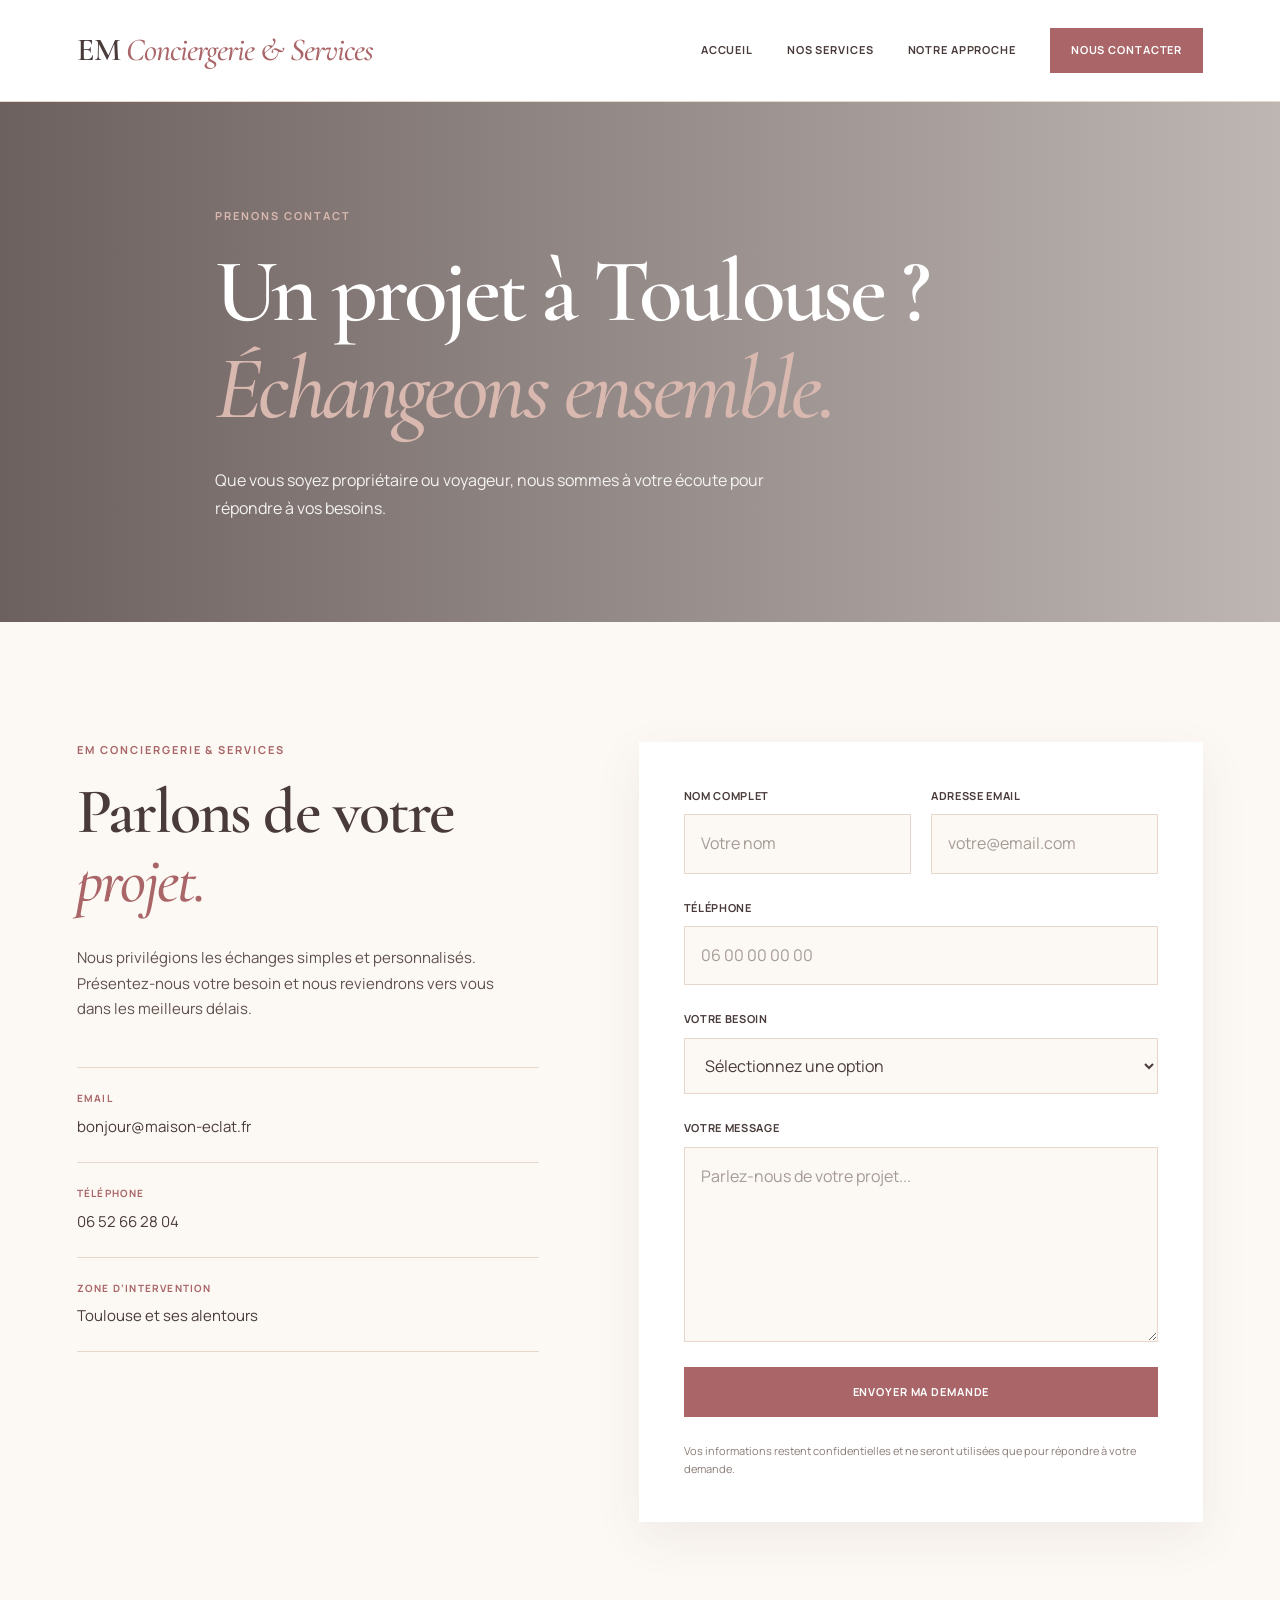
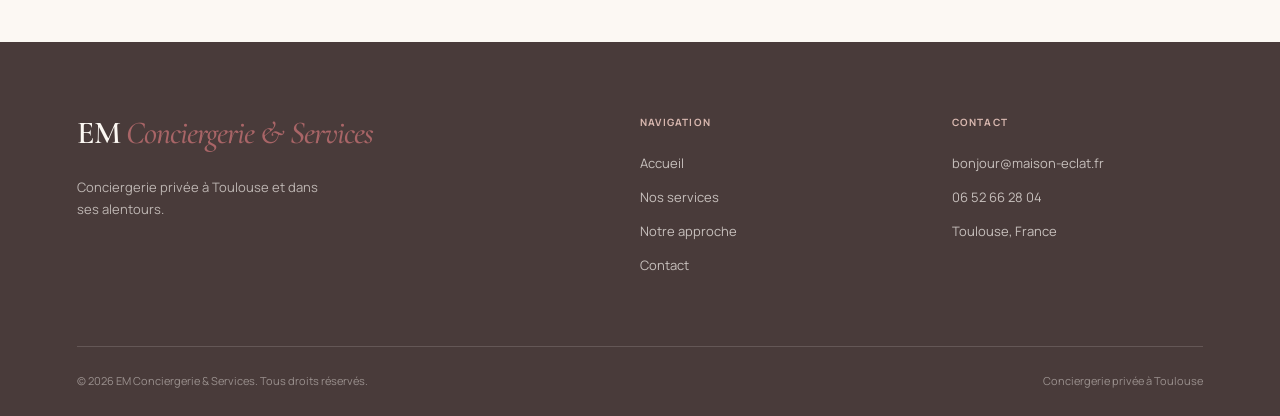
==== contact.html @ eacdc38e "premier commit" ====
<!DOCTYPE html>
<html lang="fr">
<head>
  <meta charset="UTF-8">
  <meta name="viewport" content="width=device-width, initial-scale=1.0">

  <title>Contact | EM Conciergerie & Services</title>

  <meta
    name="description"
    content="Contactez Maison Éclat, votre conciergerie privée à Toulouse, pour discuter de votre projet."
  >

  <link rel="preconnect" href="https://fonts.googleapis.com">
  <link rel="preconnect" href="https://fonts.gstatic.com" crossorigin>

  <link
    href="https://fonts.googleapis.com/css2?family=Cormorant+Garamond:wght@400;500;600;700&family=Manrope:wght@400;500;600;700&display=swap"
    rel="stylesheet"
  >

  <link rel="stylesheet" href="css/style.css">
</head>

<body>

  <!-- Navigation -->
  <header class="site-header solid-header">
    <div class="container navigation">

      <a href="index.html" class="logo">
        EM <span>Conciergerie & Services</span>
      </a>

      <button
        class="menu-toggle"
        id="menu-toggle"
        aria-label="Ouvrir le menu"
        aria-expanded="false"
      >
        <span></span>
        <span></span>
        <span></span>
      </button>

      <nav class="main-nav" id="main-nav">
        <a href="index.html">Accueil</a>
        <a href="services.html">Nos services</a>
        <a href="index.html#approche">Notre approche</a>
        <a href="contact.html" class="nav-button active">Nous contacter</a>
      </nav>

    </div>
  </header>


  <main>

    <!-- En-tête -->
    <section class="page-hero contact-page-hero">
      <div class="container page-hero-content">
        <p class="eyebrow">Prenons contact</p>

        <h1>
          Un projet à Toulouse ?
          <span>Échangeons ensemble.</span>
        </h1>

        <p>
          Que vous soyez propriétaire ou voyageur,
          nous sommes à votre écoute pour répondre à vos besoins.
        </p>
      </div>
    </section>


    <!-- Contact -->
    <section class="contact-section section-padding">
      <div class="container contact-grid">

        <div class="contact-information">
          <p class="eyebrow">EM Conciergerie & Services</p>

          <h2>
            Parlons de votre
            <span>projet.</span>
          </h2>

          <p>
            Nous privilégions les échanges simples et personnalisés.
            Présentez-nous votre besoin et nous reviendrons vers vous
            dans les meilleurs délais.
          </p>

          <div class="contact-details">

            <div class="contact-detail">
              <span class="contact-detail-label">Email</span>
              <a href="mailto:bonjour@maison-eclat.fr">
                bonjour@maison-eclat.fr
              </a>
            </div>

            <div class="contact-detail">
              <span class="contact-detail-label">Téléphone</span>
              <a href="tel:+33600000000">
                06 52 66 28 04
              </a>
            </div>

            <div class="contact-detail">
              <span class="contact-detail-label">Zone d’intervention</span>
              <p>
                Toulouse et ses alentours
              </p>
            </div>

          </div>
        </div>


        <div class="contact-form-wrapper">
          <form class="contact-form" id="contact-form">

            <div class="form-row">
              <div class="form-group">
                <label for="name">Nom complet</label>
                <input
                  type="text"
                  id="name"
                  name="name"
                  placeholder="Votre nom"
                  required
                >
              </div>

              <div class="form-group">
                <label for="email">Adresse email</label>
                <input
                  type="email"
                  id="email"
                  name="email"
                  placeholder="votre@email.com"
                  required
                >
              </div>
            </div>


            <div class="form-group">
              <label for="phone">Téléphone</label>
              <input
                type="tel"
                id="phone"
                name="phone"
                placeholder="06 00 00 00 00"
              >
            </div>


            <div class="form-group">
              <label for="subject">Votre besoin</label>
              <select id="subject" name="subject" required>
                <option value="">Sélectionnez une option</option>
                <option value="gestion et valorisation de votre bien">
                  Gestion et valorisation de votre bien
                </option>
                <option value="accueil">
                  Accueil des voyageurs
                </option>
                <option value="entretien">
                  Entretien et intendance
                </option>
                <option value="maintenance">
                  Maintenance et suivi
                </option>
                <option value="autre">
                  Autre demande
                </option>
              </select>
            </div>


            <div class="form-group">
              <label for="message">Votre message</label>
              <textarea
                id="message"
                name="message"
                rows="6"
                placeholder="Parlez-nous de votre projet..."
                required
              ></textarea>
            </div>


            <button type="submit" class="button button-dark">
              Envoyer ma demande
            </button>

            <p class="form-note">
              Vos informations restent confidentielles et ne seront
              utilisées que pour répondre à votre demande.
            </p>

            <p class="form-success" id="form-success">
              Merci pour votre message. Nous reviendrons vers vous rapidement.
            </p>

          </form>
        </div>

      </div>
    </section>

  </main>


  <!-- Footer -->
  <footer class="site-footer">
    <div class="container footer-grid">

      <div class="footer-brand">
        <a href="index.html" class="logo">
          EM <span>Conciergerie & Services</span>
        </a>

        <p>
          Conciergerie privée à Toulouse
          et dans ses alentours.
        </p>
      </div>

      <div class="footer-column">
        <h3>Navigation</h3>
        <a href="index.html">Accueil</a>
        <a href="services.html">Nos services</a>
        <a href="index.html#approche">Notre approche</a>
        <a href="contact.html">Contact</a>
      </div>

      <div class="footer-column">
        <h3>Contact</h3>
        <a href="mailto:bonjour@maison-eclat.fr">
          bonjour@maison-eclat.fr
        </a>
        <a href="tel:+33600000000">
          06 52 66 28 04
        </a>
        <p>Toulouse, France</p>
      </div>

    </div>

    <div class="container footer-bottom">
      <p>© 2026 EM Conciergerie & Services. Tous droits réservés.</p>
      <p>Conciergerie privée à Toulouse</p>
    </div>
  </footer>


  <script src="js/script.js"></script>
</body>
</html>
---- css/style.css ----
/* ========================================
   VARIABLES DE COULEURS
======================================== */

:root {
  --fond: #FCF8F3;
  --fond-blanc: #FFFFFF;
  --fond-sable: #EEE1D4;

  --rose-principal: #A96567;
  --rose-poudre: #D9B8B0;
  --champagne-rose: #B9937A;

  --texte: #5F514D;
  --texte-fonce: #493B3A;
  --bordure: #E6D6CC;

  --ombre: 0 15px 45px rgba(95, 81, 77, 0.08);
}


/* ========================================
   RESET & BASE
======================================== */

* {
  margin: 0;
  padding: 0;
  box-sizing: border-box;
}

html {
  scroll-behavior: smooth;
}

body {
  font-family: 'Manrope', sans-serif;
  background-color: var(--fond);
  color: var(--texte);
  line-height: 1.7;
  overflow-x: hidden;
}

body.menu-open {
  overflow: hidden;
}

img {
  display: block;
  width: 100%;
  height: 100%;
  object-fit: cover;
}

a {
  color: inherit;
  text-decoration: none;
}

button,
input,
textarea,
select {
  font: inherit;
}

button {
  cursor: pointer;
}

ul {
  list-style: none;
}

h1,
h2,
h3 {
  font-family: 'Cormorant Garamond', serif;
  color: var(--texte-fonce);
  font-weight: 600;
  line-height: 1.08;
}

h1 span,
h2 span {
  display: block;
  color: var(--rose-principal);
  font-style: italic;
  font-weight: 500;
}

p {
  font-size: 15px;
}

.container {
  width: min(1180px, 88%);
  margin: 0 auto;
}

.section-padding {
  padding: 120px 0;
}

.section-beige {
  background-color: var(--fond-sable);
}

.centered {
  text-align: center;
}


/* ========================================
   TEXTES UTILITAIRES
======================================== */

.eyebrow {
  margin-bottom: 20px;
  color: var(--rose-principal);
  font-size: 11px;
  font-weight: 700;
  letter-spacing: 0.18em;
  line-height: 1.4;
  text-transform: uppercase;
}

.light-text {
  color: var(--fond) !important;
}

.text-link {
  display: inline-flex;
  align-items: center;
  gap: 12px;
  margin-top: 30px;
  padding-bottom: 6px;
  border-bottom: 1px solid var(--rose-principal);
  color: var(--texte-fonce);
  font-size: 13px;
  font-weight: 700;
  transition: gap 0.3s ease, color 0.3s ease;
}

.text-link span {
  color: var(--rose-principal);
  font-size: 18px;
  line-height: 1;
}

.text-link:hover {
  gap: 18px;
  color: var(--rose-principal);
}


/* ========================================
   BOUTONS
======================================== */

.button {
  display: inline-flex;
  align-items: center;
  justify-content: center;
  min-height: 50px;
  padding: 14px 28px;
  border: 1px solid transparent;
  font-size: 11px;
  font-weight: 700;
  letter-spacing: 0.08em;
  text-align: center;
  text-transform: uppercase;
  transition:
    background-color 0.3s ease,
    color 0.3s ease,
    border-color 0.3s ease,
    transform 0.3s ease;
}

.button:hover {
  transform: translateY(-2px);
}

.button-dark {
  background-color: var(--rose-principal);
  border-color: var(--rose-principal);
  color: var(--fond-blanc);
}

.button-dark:hover {
  background-color: var(--texte-fonce);
  border-color: var(--texte-fonce);
}

.button-light {
  background-color: var(--fond-blanc);
  border-color: var(--fond-blanc);
  color: var(--rose-principal);
}

.button-light:hover {
  background-color: transparent;
  color: var(--fond-blanc);
}


/* ========================================
   HEADER & NAVIGATION
======================================== */

.site-header {
  position: absolute;
  z-index: 100;
  top: 0;
  left: 0;
  width: 100%;
  padding: 28px 0;
  color: var(--fond-blanc);
}

.solid-header {
  position: relative;
  background-color: var(--fond-blanc);
  color: var(--texte-fonce);
  border-bottom: 1px solid var(--bordure);
}

.navigation {
  display: flex;
  align-items: center;
  justify-content: space-between;
}

.logo {
  color: inherit;
  font-family: 'Cormorant Garamond', serif;
  font-size: 32px;
  font-weight: 600;
  letter-spacing: -0.03em;
  line-height: 1;
}

.logo span {
  color: var(--rose-principal);
  font-style: italic;
  font-weight: 500;
}

.main-nav {
  display: flex;
  align-items: center;
  gap: 34px;
}

.main-nav a {
  position: relative;
  color: inherit;
  font-size: 11px;
  font-weight: 700;
  letter-spacing: 0.08em;
  text-transform: uppercase;
  transition: color 0.3s ease;
}

.main-nav a:not(.nav-button)::after {
  position: absolute;
  right: 0;
  bottom: -8px;
  left: 0;
  height: 1px;
  background-color: currentColor;
  content: '';
  opacity: 0;
  transform: scaleX(0);
  transition: opacity 0.3s ease, transform 0.3s ease;
}

.main-nav a:hover,
.main-nav a.active {
  color: var(--rose-principal);
}

.main-nav a:not(.nav-button):hover::after,
.main-nav a:not(.nav-button).active::after {
  opacity: 1;
  transform: scaleX(1);
}

.nav-button {
  padding: 12px 20px;
  border: 1px solid currentColor;
}

.nav-button:hover,
.nav-button.active {
  background-color: var(--rose-principal);
  border-color: var(--rose-principal);
  color: var(--fond-blanc) !important;
}

.menu-toggle {
  display: none;
  width: 35px;
  height: 35px;
  padding: 5px;
  background: transparent;
  border: none;
}

.menu-toggle span {
  display: block;
  width: 25px;
  height: 1px;
  margin: 6px 0;
  background-color: currentColor;
  transition: transform 0.3s ease, opacity 0.3s ease;
}


/* ========================================
   HERO ACCUEIL
======================================== */

.hero {
  position: relative;
  display: flex;
  align-items: center;
  min-height: 850px;
  background-image: url('../images/hero.jpg');
  background-position: center;
  background-size: cover;
  color: var(--fond-blanc);
}

.hero-overlay {
  position: absolute;
  inset: 0;
  background:
    linear-gradient(
      90deg,
      rgba(73, 59, 58, 0.75) 0%,
      rgba(73, 59, 58, 0.38) 55%,
      rgba(73, 59, 58, 0.15) 100%
    );
}

.hero-content {
  position: relative;
  z-index: 1;
  max-width: 850px;
  padding-top: 90px;
}

.hero h1 {
  max-width: 850px;
  color: var(--fond-blanc);
  font-size: clamp(58px, 8vw, 105px);
  letter-spacing: -0.04em;
}

.hero h1 span {
  color: var(--rose-poudre);
}

.hero-description {
  max-width: 520px;
  margin-top: 32px;
  color: rgba(255, 255, 255, 0.9);
  font-size: 16px;
}

.hero-actions {
  display: flex;
  align-items: center;
  flex-wrap: wrap;
  gap: 30px;
  margin-top: 40px;
}


/* ========================================
   INTRODUCTION
======================================== */

.intro-grid {
  display: grid;
  grid-template-columns: 1fr 2.5fr;
  gap: 80px;
}

.section-label {
  display: flex;
  align-items: flex-start;
  gap: 15px;
  color: var(--rose-principal);
}

.section-label span {
  font-family: 'Cormorant Garamond', serif;
  font-size: 25px;
  font-style: italic;
}

.section-label p {
  padding-top: 5px;
  font-size: 10px;
  font-weight: 700;
  letter-spacing: 0.12em;
  text-transform: uppercase;
}

.intro-content {
  max-width: 780px;
}

.intro-content h2 {
  max-width: 750px;
  margin-bottom: 35px;
  font-size: clamp(45px, 5vw, 72px);
  letter-spacing: -0.03em;
}

.intro-content .large-text {
  max-width: 650px;
  margin-bottom: 22px;
  color: var(--texte-fonce);
  font-family: 'Cormorant Garamond', serif;
  font-size: 27px;
  line-height: 1.35;
}


/* ========================================
   TITRES DE SECTION
======================================== */

.section-heading {
  max-width: 700px;
  margin: 0 auto 65px;
}

.section-heading h2 {
  margin-bottom: 25px;
  font-size: clamp(45px, 5vw, 70px);
  letter-spacing: -0.03em;
}

.section-heading > p:last-child {
  max-width: 550px;
  margin: 0 auto;
}


/* ========================================
   CARTES SERVICES
======================================== */

.services-grid {
  display: grid;
  grid-template-columns: repeat(3, 1fr);
  gap: 25px;
}

.service-card {
  position: relative;
  background-color: var(--fond-blanc);
  box-shadow: var(--ombre);
}

.service-number {
  position: absolute;
  z-index: 2;
  top: 20px;
  left: 20px;
  display: flex;
  align-items: center;
  justify-content: center;
  width: 42px;
  height: 42px;
  background-color: var(--fond-blanc);
  color: var(--rose-principal);
  font-family: 'Cormorant Garamond', serif;
  font-size: 19px;
  font-style: italic;
}

.service-image {
  height: 300px;
  overflow: hidden;
}

.service-image img {
  transition: transform 0.6s ease;
}

.service-card:hover .service-image img {
  transform: scale(1.05);
}

.service-card-content {
  padding: 35px 30px 40px;
}

.service-card-content h3 {
  margin-bottom: 15px;
  font-size: 34px;
}

.service-card-content p {
  min-height: 80px;
}

.card-link {
  display: inline-flex;
  align-items: center;
  gap: 10px;
  margin-top: 25px;
  color: var(--rose-principal);
  font-size: 11px;
  font-weight: 700;
  letter-spacing: 0.08em;
  text-transform: uppercase;
}

.card-link span {
  font-size: 18px;
  transition: transform 0.3s ease;
}

.card-link:hover span {
  transform: translateX(5px);
}

.center-button {
  display: flex;
  justify-content: center;
  margin-top: 55px;
}


/* ========================================
   APPROCHE
======================================== */

.approach-grid {
  display: grid;
  grid-template-columns: 1fr 1fr;
  align-items: center;
  gap: 100px;
}

.approach-image {
  position: relative;
  height: 700px;
}

.image-caption {
  position: absolute;
  right: 0;
  bottom: 0;
  left: 0;
  display: flex;
  justify-content: space-between;
  padding: 18px 22px;
  background-color: rgba(73, 59, 58, 0.8);
  color: var(--fond-blanc);
  font-size: 10px;
  font-weight: 700;
  letter-spacing: 0.08em;
  text-transform: uppercase;
}

.approach-content h2 {
  margin-bottom: 30px;
  font-size: clamp(45px, 5vw, 70px);
  letter-spacing: -0.03em;
}

.approach-content > p:not(.eyebrow) {
  max-width: 470px;
  margin-bottom: 40px;
}

.approach-list {
  margin-bottom: 40px;
  border-top: 1px solid var(--bordure);
}

.approach-item {
  display: flex;
  gap: 25px;
  padding: 25px 0;
  border-bottom: 1px solid var(--bordure);
}

.approach-item > span {
  color: var(--rose-principal);
  font-family: 'Cormorant Garamond', serif;
  font-size: 24px;
  font-style: italic;
}

.approach-item h3 {
  margin-bottom: 5px;
  font-size: 27px;
}

.approach-item p {
  font-size: 14px;
}


/* ========================================
   BANDEAU CONTACT
======================================== */

.contact-banner {
  background-color: var(--rose-principal);
  color: var(--fond-blanc);
}

.contact-banner-content {
  display: flex;
  align-items: center;
  justify-content: space-between;
  gap: 50px;
  padding-top: 90px;
  padding-bottom: 90px;
}

.contact-banner h2 {
  color: var(--fond-blanc);
  font-size: clamp(45px, 5vw, 70px);
  letter-spacing: -0.03em;
}

.contact-banner h2 span {
  color: var(--rose-poudre);
}


/* ========================================
   HERO DES PAGES INTERNES
======================================== */

.page-hero {
  display: flex;
  align-items: flex-end;
  min-height: 580px;
  padding: 100px 0;
  background:
    linear-gradient(
      90deg,
      rgba(73, 59, 58, 0.8),
      rgba(73, 59, 58, 0.35)
    ),
    url('../images/hero.jpg') center/cover no-repeat;
}

.page-hero-content {
  max-width: 850px;
  color: var(--fond-blanc);
}

.page-hero .eyebrow {
  color: var(--rose-poudre);
}

.page-hero h1 {
  color: var(--fond-blanc);
  font-size: clamp(52px, 7vw, 90px);
  letter-spacing: -0.04em;
}

.page-hero h1 span {
  color: var(--rose-poudre);
}

.page-hero-content > p:last-child {
  max-width: 550px;
  margin-top: 30px;
  color: rgba(255, 255, 255, 0.9);
  font-size: 16px;
}


/* ========================================
   SERVICES PAGE
======================================== */

.service-detail {
  display: grid;
  grid-template-columns: 1fr 1fr;
  align-items: center;
  gap: 100px;
  padding: 100px 0;
  border-bottom: 1px solid var(--bordure);
}

.service-detail:first-child {
  padding-top: 0;
}

.service-detail:last-child {
  border-bottom: none;
}

.service-detail.reverse .service-detail-image {
  order: 2;
}

.service-detail.reverse .service-detail-content {
  order: 1;
}

.service-detail-image {
  height: 570px;
  overflow: hidden;
}

.service-detail-content h2 {
  margin-bottom: 25px;
  font-size: clamp(45px, 5vw, 68px);
  letter-spacing: -0.03em;
}

.service-detail-content > p:not(.eyebrow) {
  max-width: 480px;
  margin-bottom: 30px;
}

.check-list {
  display: flex;
  flex-direction: column;
  gap: 12px;
}

.check-list li {
  position: relative;
  padding-left: 25px;
  font-size: 14px;
}

.check-list li::before {
  position: absolute;
  top: 10px;
  left: 0;
  width: 8px;
  height: 1px;
  background-color: var(--rose-principal);
  content: '';
}


/* ========================================
   CONTACT PAGE
======================================== */

.contact-page-hero {
  min-height: 520px;
}

.contact-section {
  background-color: var(--fond);
}

.contact-grid {
  display: grid;
  grid-template-columns: 0.9fr 1.1fr;
  gap: 100px;
}

.contact-information h2 {
  margin-bottom: 30px;
  font-size: clamp(45px, 5vw, 70px);
  letter-spacing: -0.03em;
}

.contact-information > p:not(.eyebrow) {
  max-width: 450px;
  margin-bottom: 45px;
}

.contact-details {
  border-top: 1px solid var(--bordure);
}

.contact-detail {
  padding: 22px 0;
  border-bottom: 1px solid var(--bordure);
}

.contact-detail-label {
  display: block;
  margin-bottom: 6px;
  color: var(--rose-principal);
  font-size: 10px;
  font-weight: 700;
  letter-spacing: 0.12em;
  text-transform: uppercase;
}

.contact-detail a,
.contact-detail p {
  color: var(--texte-fonce);
  font-size: 15px;
}

.contact-detail a:hover {
  color: var(--rose-principal);
}

.contact-form-wrapper {
  padding: 45px;
  background-color: var(--fond-blanc);
  box-shadow: var(--ombre);
}

.contact-form {
  display: flex;
  flex-direction: column;
  gap: 25px;
}

.form-row {
  display: grid;
  grid-template-columns: 1fr 1fr;
  gap: 20px;
}

.form-group {
  display: flex;
  flex-direction: column;
  gap: 9px;
}

.form-group label {
  color: var(--texte-fonce);
  font-size: 11px;
  font-weight: 700;
  letter-spacing: 0.06em;
  text-transform: uppercase;
}

.form-group input,
.form-group select,
.form-group textarea {
  width: 100%;
  padding: 15px 16px;
  background-color: var(--fond);
  border: 1px solid var(--bordure);
  border-radius: 0;
  color: var(--texte-fonce);
  outline: none;
  transition: border-color 0.3s ease;
}

.form-group input:focus,
.form-group select:focus,
.form-group textarea:focus {
  border-color: var(--rose-principal);
}

.form-group textarea {
  min-height: 150px;
  resize: vertical;
}

.form-group input::placeholder,
.form-group textarea::placeholder {
  color: #A59A95;
}

.form-note {
  color: #8A7C76;
  font-size: 11px;
  line-height: 1.6;
}

.form-success {
  display: none;
  padding: 15px;
  background-color: var(--fond-sable);
  color: var(--rose-principal);
  font-size: 13px;
}

.form-success.visible {
  display: block;
}


/* ========================================
   FOOTER
======================================== */

.site-footer {
  background-color: var(--texte-fonce);
  color: var(--fond);
  padding: 75px 0 25px;
}

.footer-grid {
  display: grid;
  grid-template-columns: 2fr 1fr 1fr;
  gap: 60px;
  padding-bottom: 70px;
}

.footer-brand .logo {
  color: var(--fond);
}

.footer-brand p {
  max-width: 250px;
  margin-top: 25px;
  color: rgba(252, 248, 243, 0.65);
  font-size: 13px;
}

.footer-column {
  display: flex;
  flex-direction: column;
  align-items: flex-start;
  gap: 12px;
}

.footer-column h3 {
  margin-bottom: 12px;
  color: var(--rose-poudre);
  font-family: 'Manrope', sans-serif;
  font-size: 10px;
  font-weight: 700;
  letter-spacing: 0.12em;
  text-transform: uppercase;
}

.footer-column a,
.footer-column p {
  color: rgba(252, 248, 243, 0.7);
  font-size: 13px;
  transition: color 0.3s ease;
}

.footer-column a:hover {
  color: var(--rose-poudre);
}

.footer-bottom {
  display: flex;
  justify-content: space-between;
  gap: 30px;
  padding-top: 25px;
  border-top: 1px solid rgba(252, 248, 243, 0.15);
}

.footer-bottom p {
  color: rgba(252, 248, 243, 0.45);
  font-size: 11px;
}


/* ========================================
   RESPONSIVE TABLETTE
======================================== */

@media (max-width: 1000px) {
  .section-padding {
    padding: 90px 0;
  }

  .main-nav {
    gap: 20px;
  }

  .intro-grid {
    gap: 40px;
  }

  .approach-grid,
  .contact-grid {
    gap: 50px;
  }

  .service-detail {
    gap: 50px;
  }

  .approach-image {
    height: 550px;
  }

  .footer-grid {
    gap: 35px;
  }
}


/* ========================================
   RESPONSIVE MOBILE
======================================== */

@media (max-width: 768px) {
  .container {
    width: min(90%, 550px);
  }

  .section-padding {
    padding: 75px 0;
  }

  .site-header {
    padding: 22px 0;
  }

  .logo {
    font-size: 29px;
  }

  .menu-toggle {
    position: relative;
    z-index: 102;
    display: block;
  }

  .main-nav {
    position: fixed;
    z-index: 101;
    inset: 0;
    display: flex;
    flex-direction: column;
    align-items: center;
    justify-content: center;
    gap: 30px;
    background-color: var(--fond);
    color: var(--texte-fonce);
    opacity: 0;
    pointer-events: none;
    transform: translateY(-20px);
    transition: opacity 0.3s ease, transform 0.3s ease;
  }

  .main-nav.open {
    opacity: 1;
    pointer-events: auto;
    transform: translateY(0);
  }

  .main-nav a {
    font-size: 14px;
  }

  .nav-button {
    padding: 14px 24px;
  }

  .hero {
    min-height: 760px;
  }

  .hero-content {
    padding-top: 100px;
  }

  .hero h1 {
    font-size: clamp(52px, 14vw, 78px);
  }

  .hero-description {
    font-size: 15px;
  }

  .hero-actions {
    align-items: flex-start;
    flex-direction: column;
    gap: 25px;
  }

  .intro-grid,
  .approach-grid,
  .contact-grid,
  .service-detail {
    grid-template-columns: 1fr;
    gap: 45px;
  }

  .section-label {
    margin-bottom: -15px;
  }

  .intro-content h2,
  .approach-content h2,
  .contact-information h2 {
    font-size: 50px;
  }

  .intro-content .large-text {
    font-size: 24px;
  }

  .section-heading {
    margin-bottom: 40px;
  }

  .section-heading h2 {
    font-size: 50px;
  }

  .services-grid {
    grid-template-columns: 1fr;
    gap: 25px;
  }

  .service-image {
    height: 280px;
  }

  .service-card-content p {
    min-height: auto;
  }

  .approach-image {
    height: 480px;
  }

  .approach-content {
    order: 1;
  }

  .approach-image {
    order: 2;
  }

  .contact-banner-content {
    align-items: flex-start;
    flex-direction: column;
    padding-top: 70px;
    padding-bottom: 70px;
  }

  .contact-banner h2 {
    font-size: 50px;
  }

  .page-hero {
    min-height: 520px;
    padding: 80px 0;
  }

  .page-hero h1 {
    font-size: 58px;
  }

  .service-detail {
    padding: 70px 0;
  }

  .service-detail:first-child {
    padding-top: 0;
  }

  .service-detail.reverse .service-detail-image,
  .service-detail.reverse .service-detail-content {
    order: initial;
  }

  .service-detail-image {
    height: 400px;
  }

  .service-detail-content h2 {
    font-size: 52px;
  }

  .contact-form-wrapper {
    padding: 28px 22px;
  }

  .form-row {
    grid-template-columns: 1fr;
  }

  .footer-grid {
    grid-template-columns: 1fr;
    gap: 40px;
    padding-bottom: 45px;
  }

  .footer-bottom {
    align-items: flex-start;
    flex-direction: column;
    gap: 10px;
  }
}


/* ========================================
   PETITS ÉCRANS
======================================== */

@media (max-width: 420px) {
  .hero h1,
  .page-hero h1 {
    font-size: 49px;
  }

  .intro-content h2,
  .approach-content h2,
  .contact-information h2,
  .section-heading h2,
  .contact-banner h2 {
    font-size: 43px;
  }

  .service-detail-content h2 {
    font-size: 45px;
  }

  .button {
    width: 100%;
  }

  .text-link {
    font-size: 12px;
  }
}


/* ========================================
   ANIMATIONS
======================================== */

.fade-in {
  opacity: 0;
  transform: translateY(25px);
  transition:
    opacity 0.8s ease,
    transform 0.8s ease;
}

.fade-in.is-visible {
  opacity: 1;
  transform: translateY(0);
}
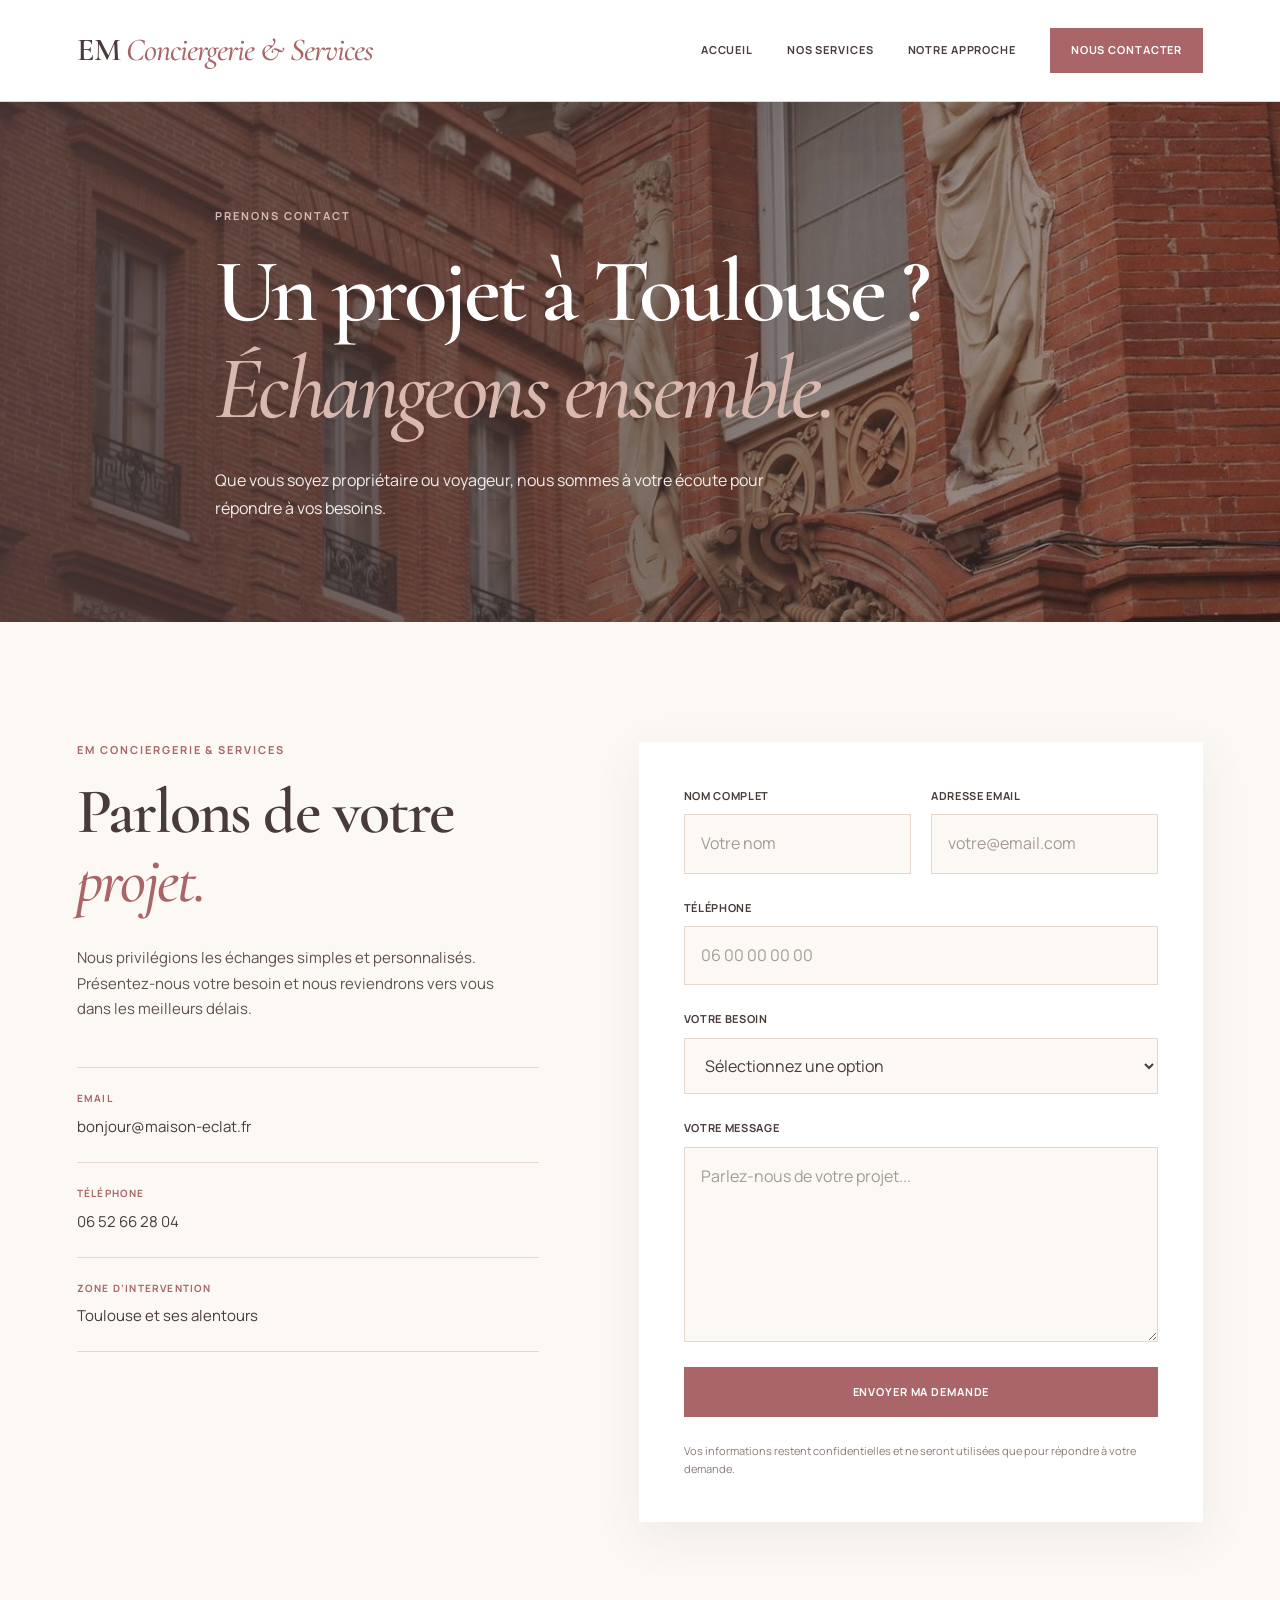
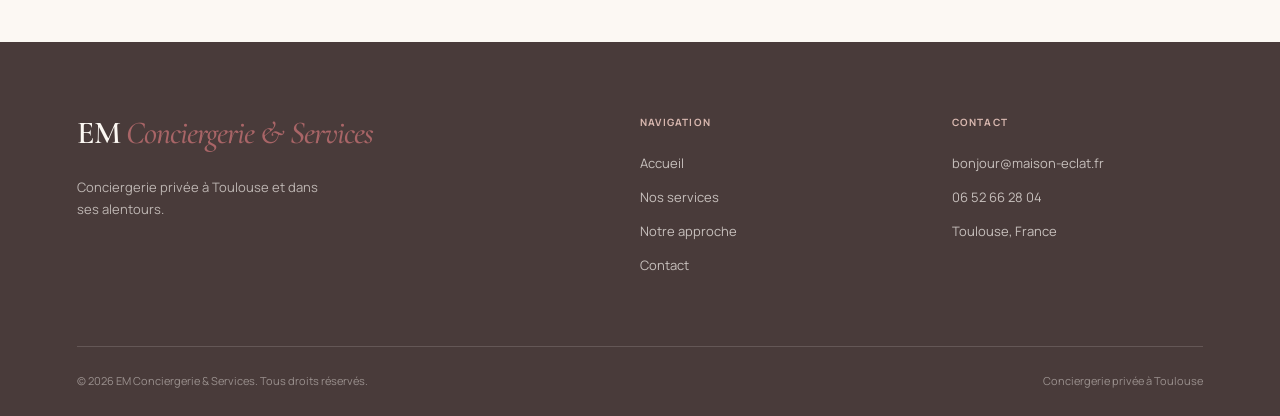
==== commit cffe3447: "nouvel essai pour clonage et modif" ====
--- a/contact.html
+++ b/contact.html
@@ -120,7 +120,8 @@
 
 
         <div class="contact-form-wrapper">
-          <form class="contact-form" id="contact-form">
+          <form class="contact-form" id="contact-form" name="contact-form" method="POST" data-netlify="true">
+            <input type="hidden" name="form-name" value="contact-form" />
 
             <div class="form-row">
               <div class="form-group">
--- a/css/style.css
+++ b/css/style.css
@@ -1241,4 +1241,19 @@
 .fade-in.is-visible {
   opacity: 1;
   transform: translateY(0);
+}
+
+/* Image de la section Introduction */
+.intro-image {
+    width: 100%;
+    height: 560px;
+    overflow: hidden;
+}
+
+.intro-image img {
+    width: 100%;
+    height: 100%;
+    display: block;
+    object-fit: cover;
+    object-position: center;
 }
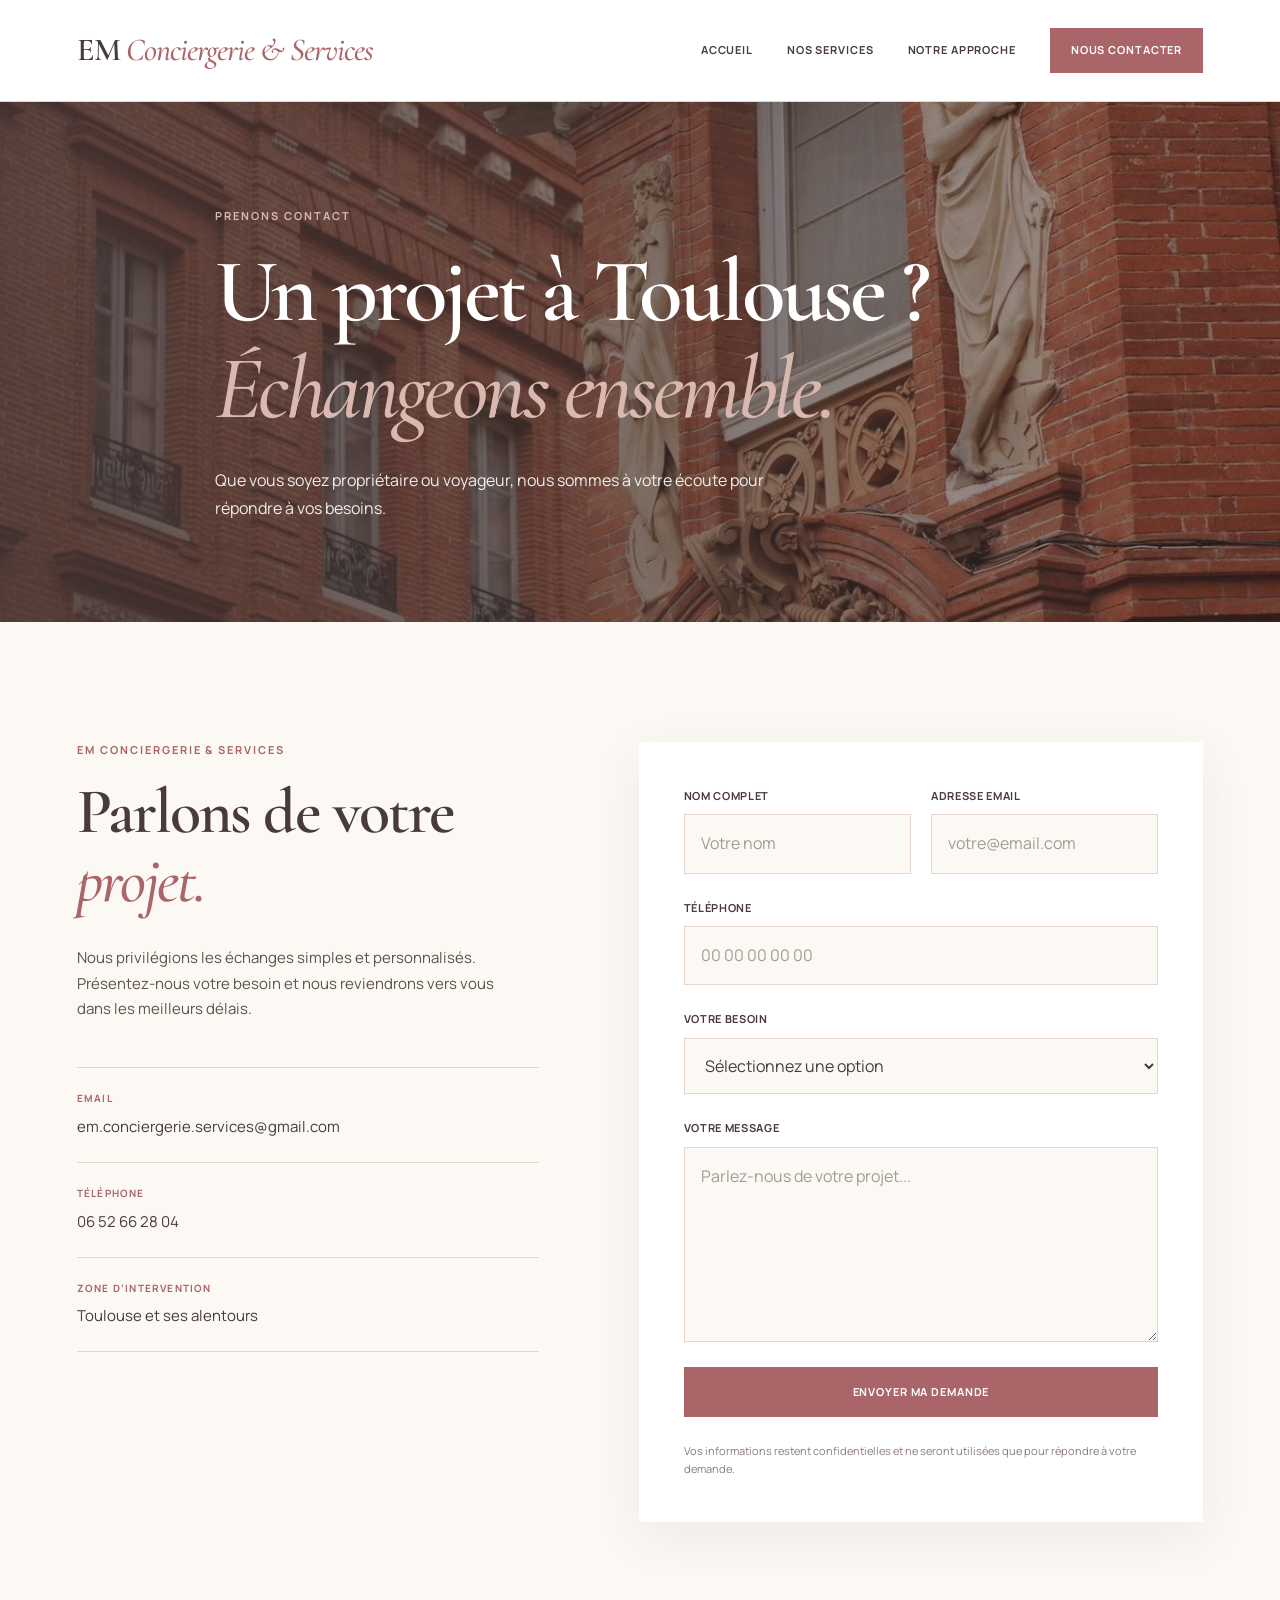
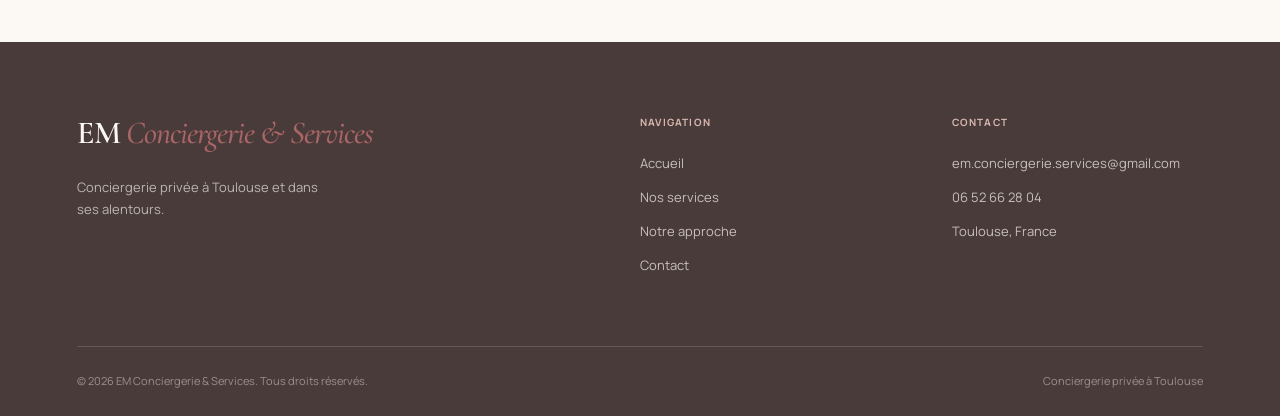
==== commit 4d9820aa: "maj mail" ====
--- a/contact.html
+++ b/contact.html
@@ -96,8 +96,8 @@
 
             <div class="contact-detail">
               <span class="contact-detail-label">Email</span>
-              <a href="mailto:bonjour@maison-eclat.fr">
-                bonjour@maison-eclat.fr
+              <a href="mailto:em.conciergerie.services@gmail.com">
+                em.conciergerie.services@gmail.com
               </a>
             </div>
 
@@ -154,7 +154,7 @@
                 type="tel"
                 id="phone"
                 name="phone"
-                placeholder="06 00 00 00 00"
+                placeholder="00 00 00 00 00"
               >
             </div>
 
@@ -241,8 +241,8 @@
 
       <div class="footer-column">
         <h3>Contact</h3>
-        <a href="mailto:bonjour@maison-eclat.fr">
-          bonjour@maison-eclat.fr
+        <a href="mailto:em.conciergerie.services@gmail.com">
+          em.conciergerie.services@gmail.com
         </a>
         <a href="tel:+33600000000">
           06 52 66 28 04
@@ -261,4 +261,4 @@
 
   <script src="js/script.js"></script>
 </body>
-</html>+</html>
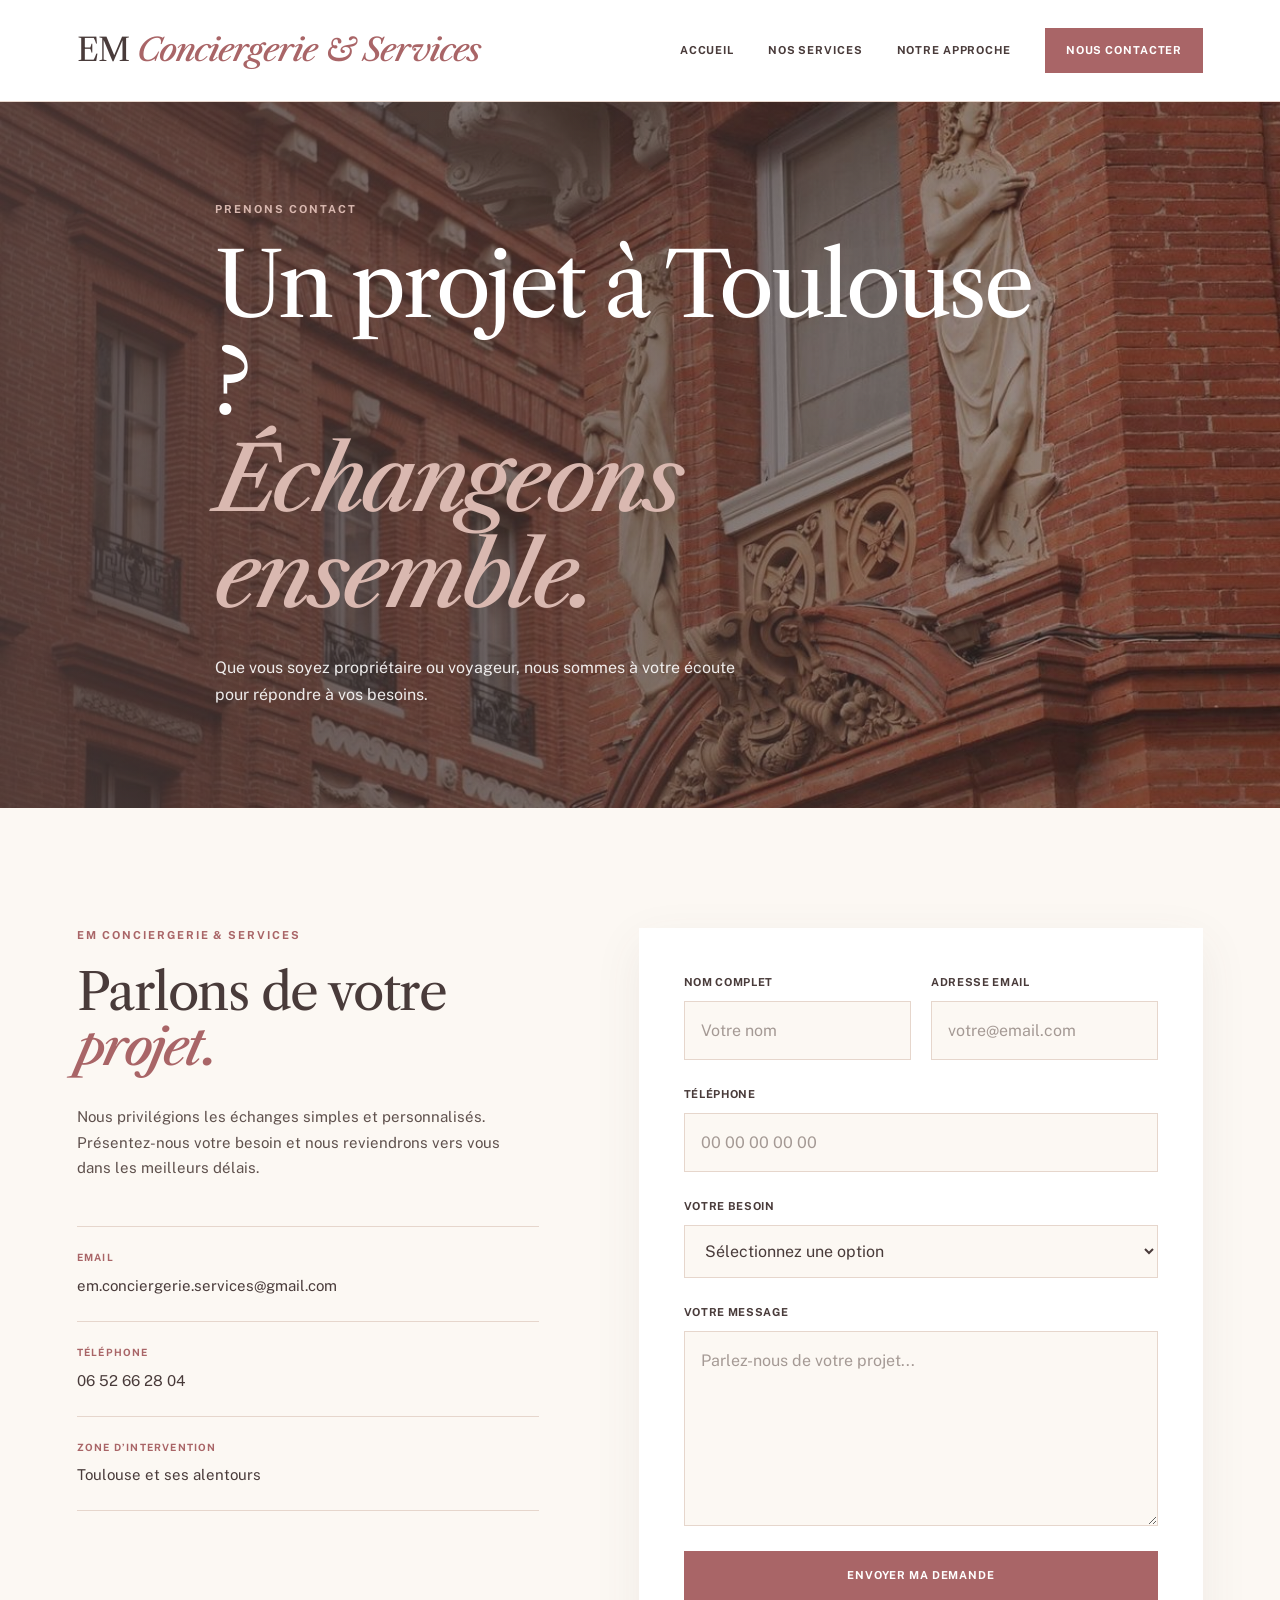
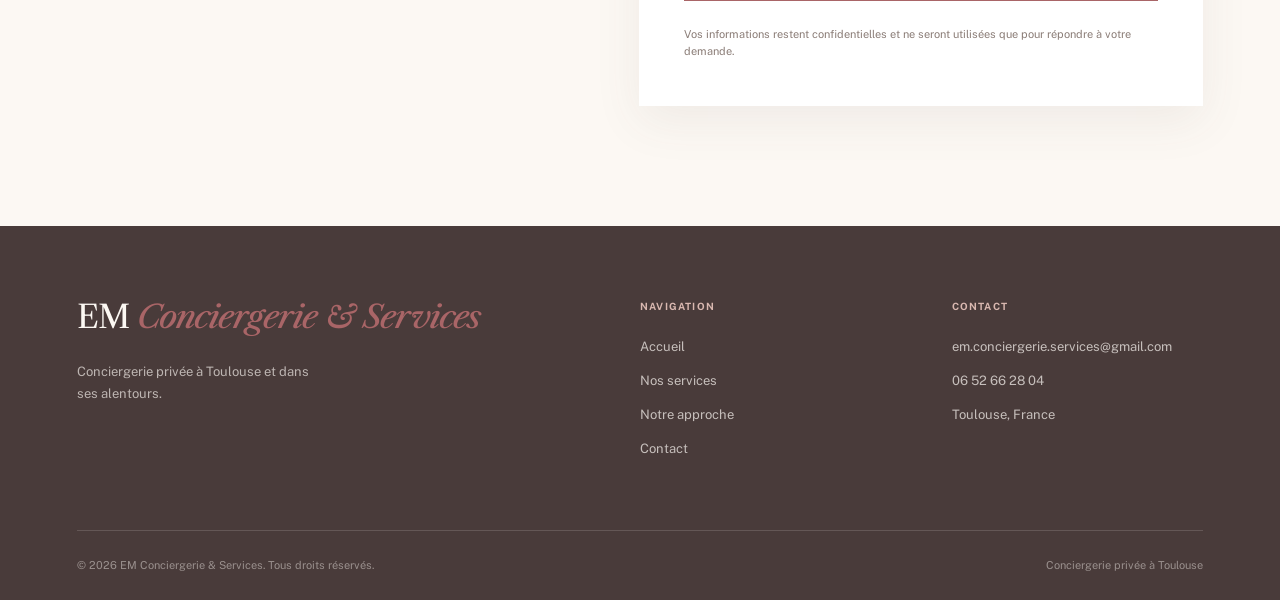
==== commit 61691e8a: "Ajustement de la taille des titres et du poids de police" ====
--- a/contact.html
+++ b/contact.html
@@ -15,7 +15,7 @@
   <link rel="preconnect" href="https://fonts.gstatic.com" crossorigin>
 
   <link
-    href="https://fonts.googleapis.com/css2?family=Cormorant+Garamond:wght@400;500;600;700&family=Manrope:wght@400;500;600;700&display=swap"
+    href="https://fonts.googleapis.com/css2?family=Libre+Caslon+Text:wght@400;700&family=Public+Sans:wght@400;500;600;700&display=swap"
     rel="stylesheet"
   >
 
@@ -261,4 +261,4 @@
 
   <script src="js/script.js"></script>
 </body>
-</html>
+</html>
--- a/css/style.css
+++ b/css/style.css
@@ -34,7 +34,7 @@
 }
 
 body {
-  font-family: 'Manrope', sans-serif;
+  font-family: 'Public Sans', sans-serif;
   background-color: var(--fond);
   color: var(--texte);
   line-height: 1.7;
@@ -75,9 +75,9 @@
 h1,
 h2,
 h3 {
-  font-family: 'Cormorant Garamond', serif;
+  font-family: 'Libre Caslon Text', serif;
   color: var(--texte-fonce);
-  font-weight: 600;
+  font-weight: 400;
   line-height: 1.08;
 }
 
@@ -233,9 +233,9 @@
 
 .logo {
   color: inherit;
-  font-family: 'Cormorant Garamond', serif;
+  font-family: 'Libre Caslon Text', serif;
   font-size: 32px;
-  font-weight: 600;
+  font-weight: 400;
   letter-spacing: -0.03em;
   line-height: 1;
 }
@@ -396,7 +396,7 @@
 }
 
 .section-label span {
-  font-family: 'Cormorant Garamond', serif;
+  font-family: 'Libre Caslon Text', serif;
   font-size: 25px;
   font-style: italic;
 }
@@ -416,7 +416,7 @@
 .intro-content h2 {
   max-width: 750px;
   margin-bottom: 35px;
-  font-size: clamp(45px, 5vw, 72px);
+  font-size: clamp(36px, 4vw, 56px);
   letter-spacing: -0.03em;
 }
 
@@ -424,7 +424,7 @@
   max-width: 650px;
   margin-bottom: 22px;
   color: var(--texte-fonce);
-  font-family: 'Cormorant Garamond', serif;
+  font-family: 'Libre Caslon Text', serif;
   font-size: 27px;
   line-height: 1.35;
 }
@@ -441,7 +441,7 @@
 
 .section-heading h2 {
   margin-bottom: 25px;
-  font-size: clamp(45px, 5vw, 70px);
+  font-size: clamp(36px, 4vw, 56px);;
   letter-spacing: -0.03em;
 }
 
@@ -479,7 +479,7 @@
   height: 42px;
   background-color: var(--fond-blanc);
   color: var(--rose-principal);
-  font-family: 'Cormorant Garamond', serif;
+  font-family: 'Libre Caslon Text', serif;
   font-size: 19px;
   font-style: italic;
 }
@@ -572,7 +572,7 @@
 
 .approach-content h2 {
   margin-bottom: 30px;
-  font-size: clamp(45px, 5vw, 70px);
+  font-size: clamp(36px, 4vw, 56px);;
   letter-spacing: -0.03em;
 }
 
@@ -595,7 +595,7 @@
 
 .approach-item > span {
   color: var(--rose-principal);
-  font-family: 'Cormorant Garamond', serif;
+  font-family: 'Libre Caslon Text', serif;
   font-size: 24px;
   font-style: italic;
 }
@@ -630,7 +630,7 @@
 
 .contact-banner h2 {
   color: var(--fond-blanc);
-  font-size: clamp(45px, 5vw, 70px);
+  font-size: clamp(36px, 4vw, 56px);;
   letter-spacing: -0.03em;
 }
 
@@ -720,7 +720,7 @@
 
 .service-detail-content h2 {
   margin-bottom: 25px;
-  font-size: clamp(45px, 5vw, 68px);
+  font-size: clamp(36px, 4vw, 56px);;
   letter-spacing: -0.03em;
 }
 
@@ -772,7 +772,7 @@
 
 .contact-information h2 {
   margin-bottom: 30px;
-  font-size: clamp(45px, 5vw, 70px);
+  font-size: clamp(36px, 4vw, 56px);;
   letter-spacing: -0.03em;
 }
 
@@ -928,7 +928,7 @@
 .footer-column h3 {
   margin-bottom: 12px;
   color: var(--rose-poudre);
-  font-family: 'Manrope', sans-serif;
+  font-family: 'Public Sans', sans-serif;
   font-size: 10px;
   font-weight: 700;
   letter-spacing: 0.12em;
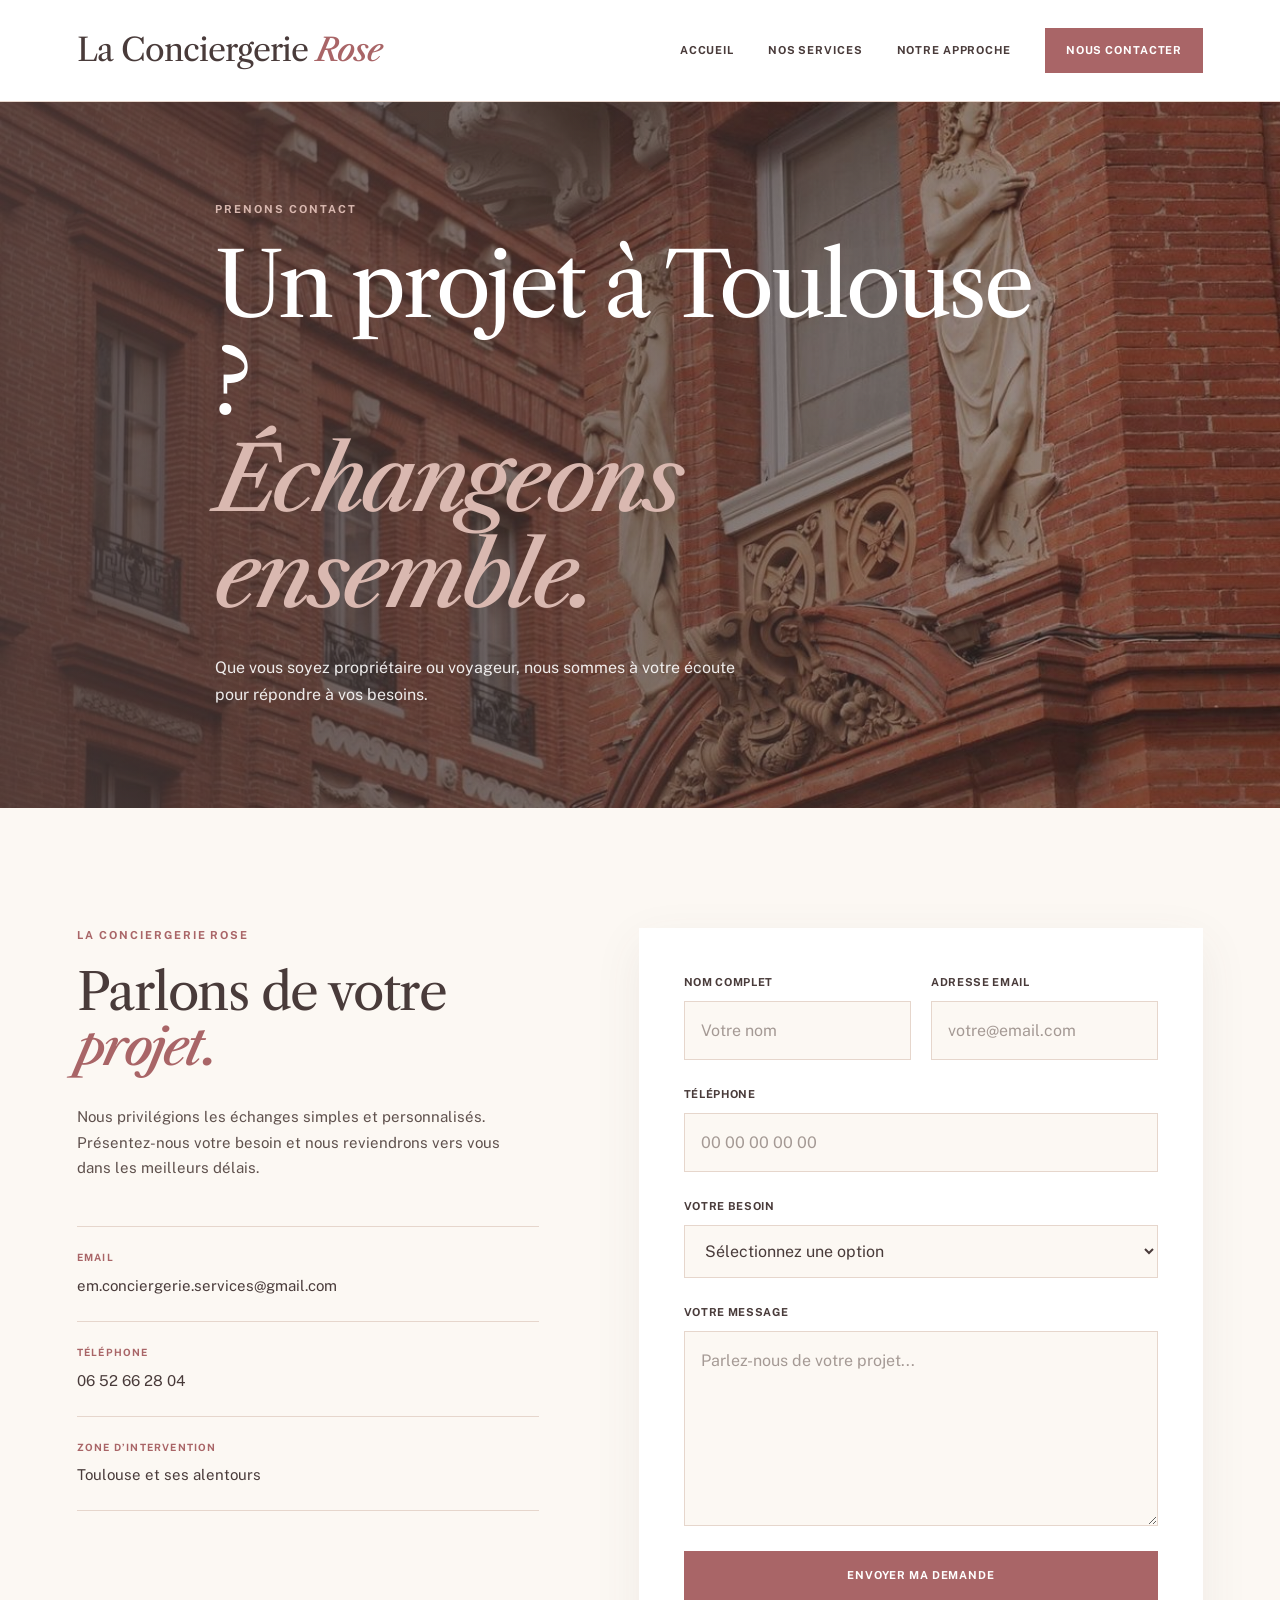
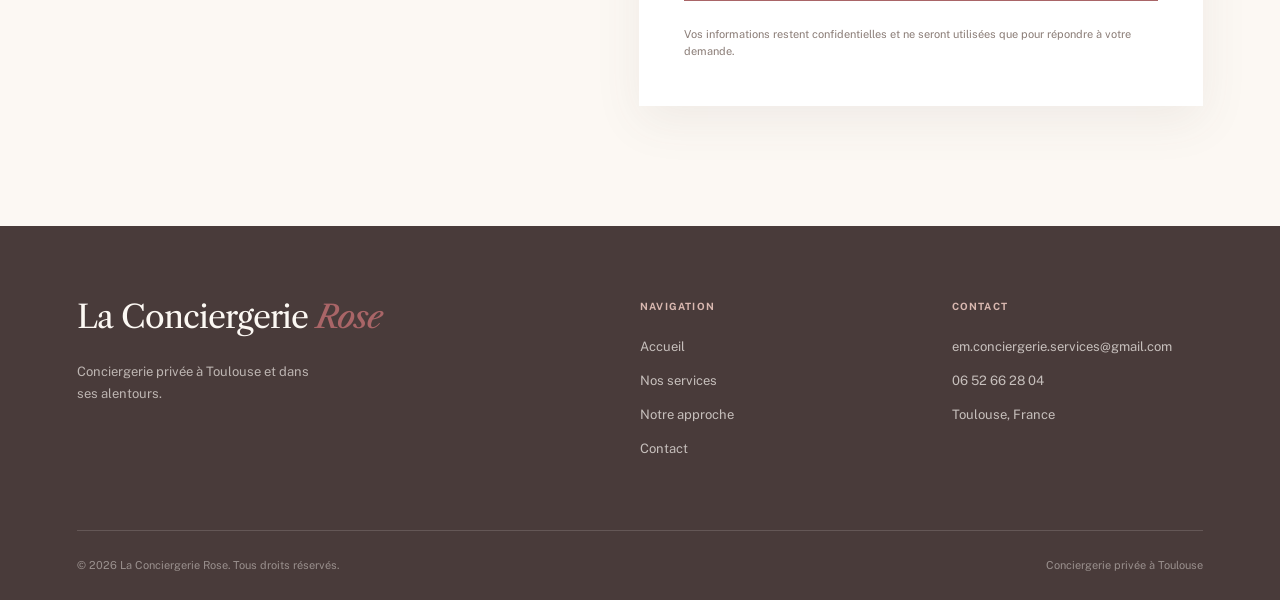
==== commit abfc5cf7: "nouveau nom" ====
--- a/contact.html
+++ b/contact.html
@@ -4,11 +4,11 @@
   <meta charset="UTF-8">
   <meta name="viewport" content="width=device-width, initial-scale=1.0">
 
-  <title>Contact | EM Conciergerie & Services</title>
+  <title>Contact | La Conciergerie Rose</title>
 
   <meta
     name="description"
-    content="Contactez Maison Éclat, votre conciergerie privée à Toulouse, pour discuter de votre projet."
+    content="Contactez La Conciergerie Rose, votre conciergerie privée à Toulouse, pour discuter de votre projet."
   >
 
   <link rel="preconnect" href="https://fonts.googleapis.com">
@@ -29,7 +29,7 @@
     <div class="container navigation">
 
       <a href="index.html" class="logo">
-        EM <span>Conciergerie & Services</span>
+        La Conciergerie <span>Rose</span>
       </a>
 
       <button
@@ -79,7 +79,7 @@
       <div class="container contact-grid">
 
         <div class="contact-information">
-          <p class="eyebrow">EM Conciergerie & Services</p>
+          <p class="eyebrow">La Conciergerie Rose</p>
 
           <h2>
             Parlons de votre
@@ -222,7 +222,7 @@
 
       <div class="footer-brand">
         <a href="index.html" class="logo">
-          EM <span>Conciergerie & Services</span>
+          La Conciergerie <span>Rose</span>
         </a>
 
         <p>
@@ -253,7 +253,7 @@
     </div>
 
     <div class="container footer-bottom">
-      <p>© 2026 EM Conciergerie & Services. Tous droits réservés.</p>
+      <p>© 2026 La Conciergerie Rose. Tous droits réservés.</p>
       <p>Conciergerie privée à Toulouse</p>
     </div>
   </footer>
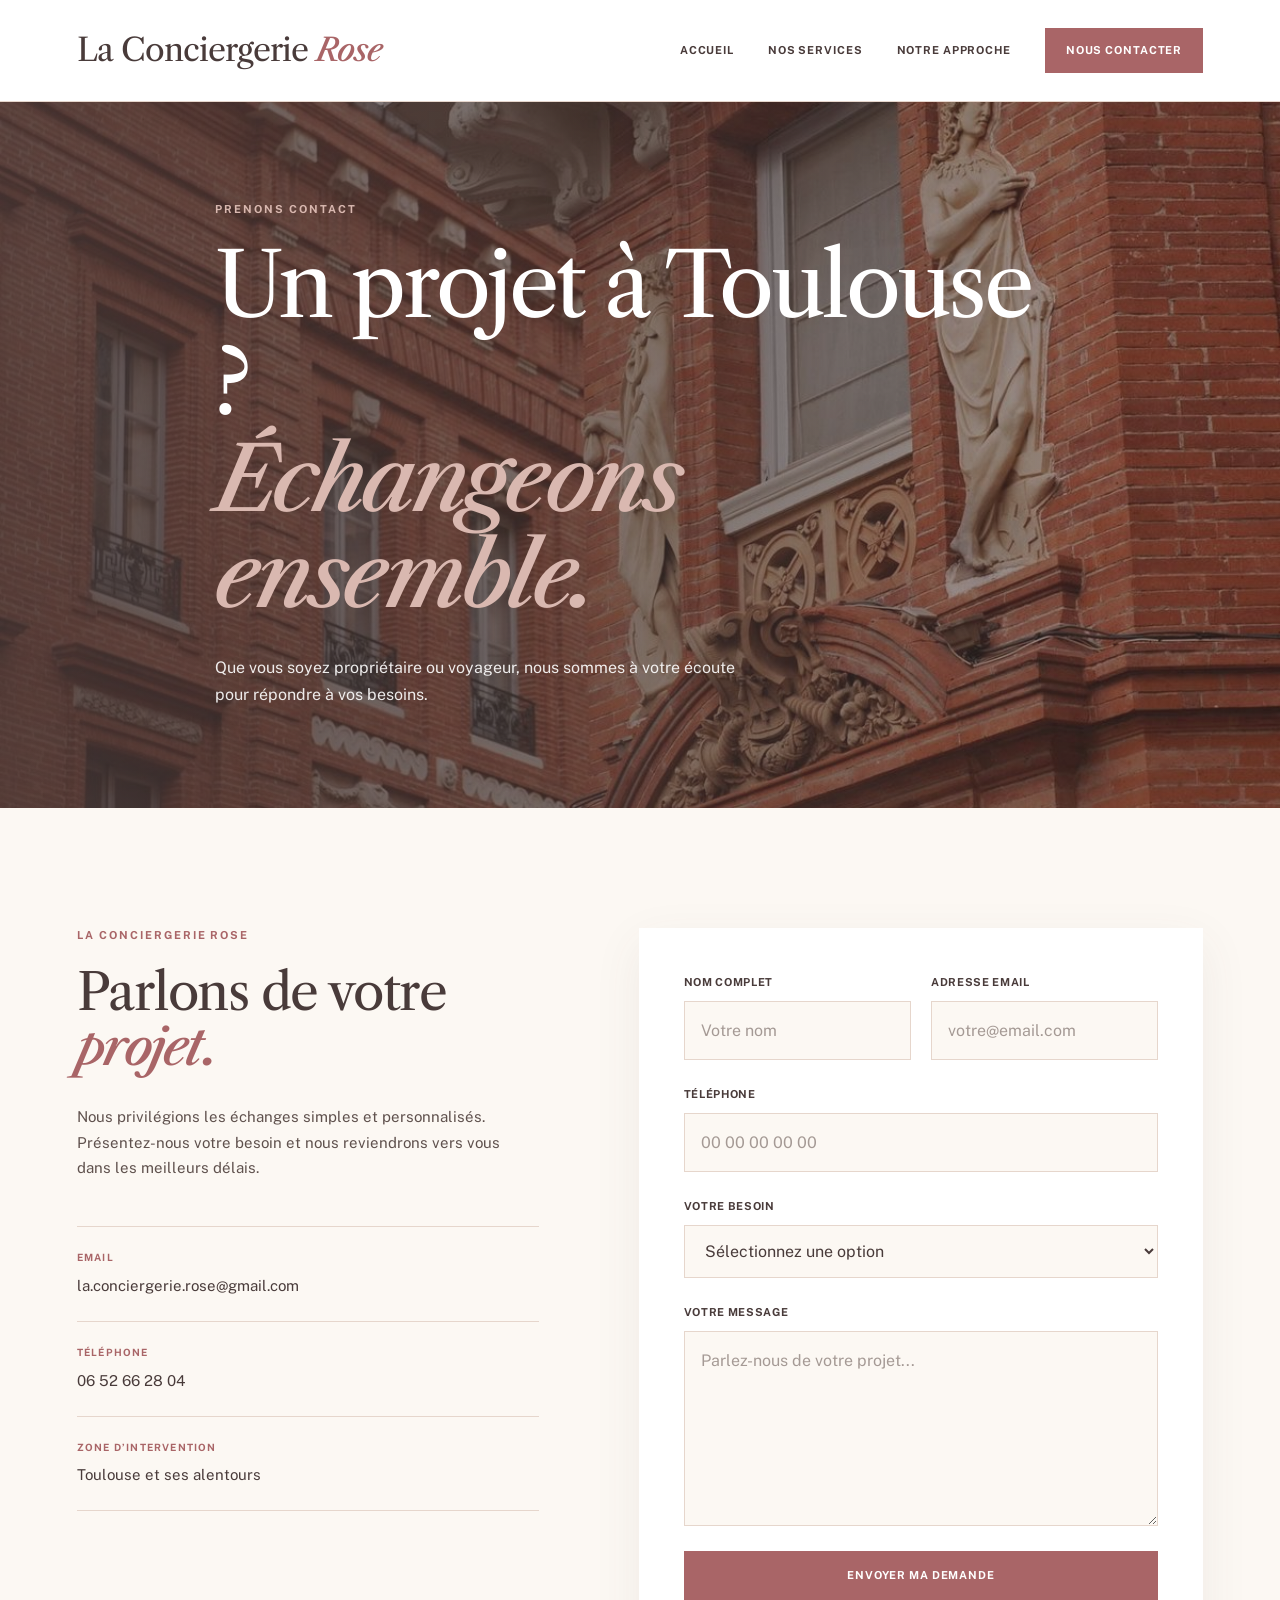
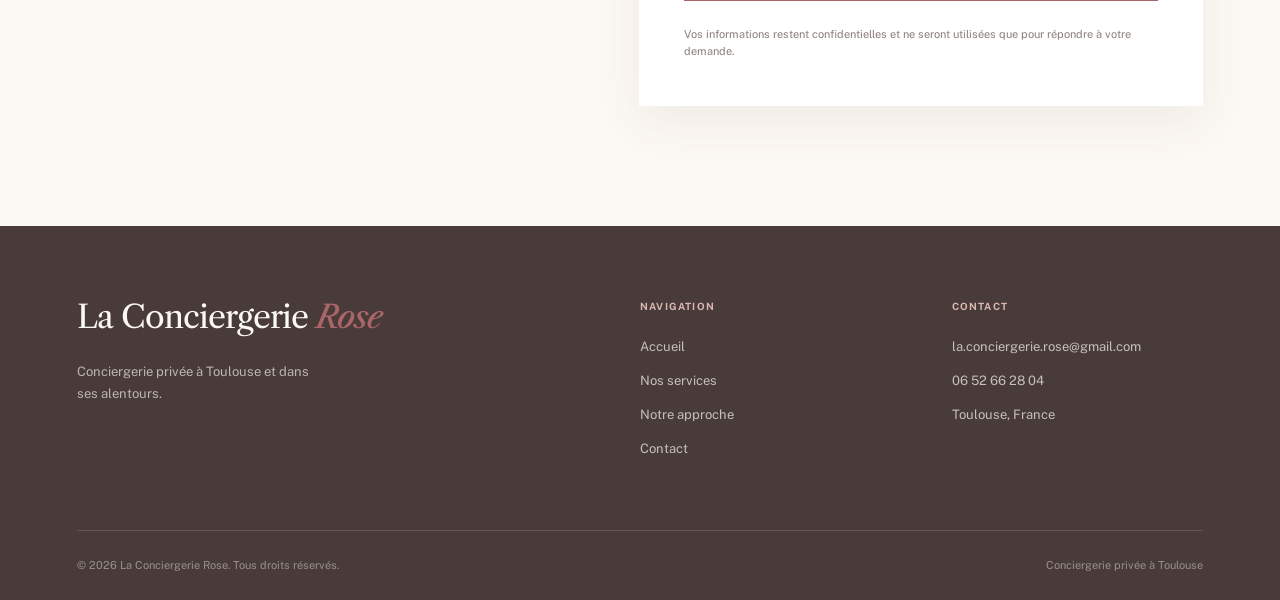
==== commit 23289d3f: "màj adresse mail" ====
--- a/contact.html
+++ b/contact.html
@@ -96,8 +96,8 @@
 
             <div class="contact-detail">
               <span class="contact-detail-label">Email</span>
-              <a href="mailto:em.conciergerie.services@gmail.com">
-                em.conciergerie.services@gmail.com
+              <a href="mailto:la.conciergerie.rose@gmail.com">
+                la.conciergerie.rose@gmail.com
               </a>
             </div>
 
@@ -241,8 +241,8 @@
 
       <div class="footer-column">
         <h3>Contact</h3>
-        <a href="mailto:em.conciergerie.services@gmail.com">
-          em.conciergerie.services@gmail.com
+        <a href="mailto:la.conciergerie.rose@gmail.com">
+          la.conciergerie.rose@gmail.com
         </a>
         <a href="tel:+33600000000">
           06 52 66 28 04
